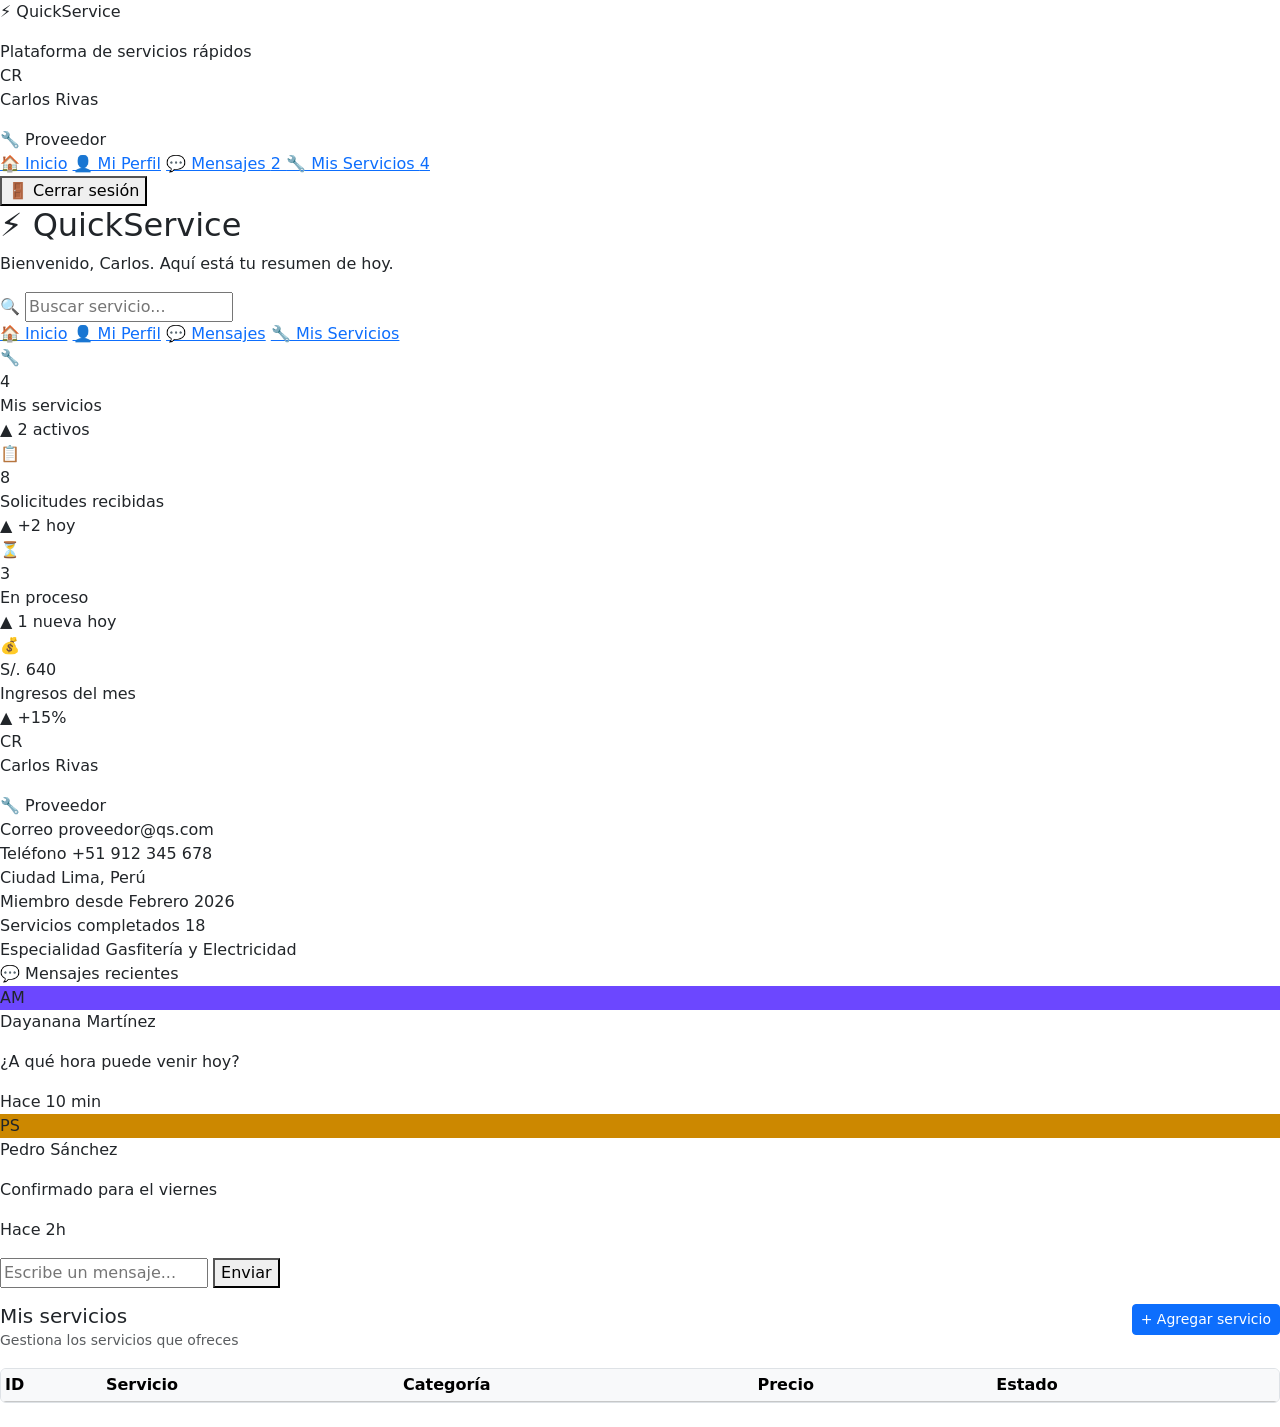
==== QuickServices-App/src/main/resources/templates/dashboard_proveedor.html @ bc702886 "Estructura final del proyecto QuickServices-App, integracion de modulos y limpieza de archivos" ====
<!DOCTYPE html>
<html lang="es" xmlns:th="http://www.thymeleaf.org">
<head>
    <meta charset="UTF-8">
    <meta name="viewport" content="width=device-width, initial-scale=1.0">
    <title>QuickService - Proveedor</title>
    <link href="https://cdn.jsdelivr.net/npm/bootstrap@5.3.0/dist/css/bootstrap.min.css" rel="stylesheet">
    <link rel="stylesheet" href="estilos.css">
</head>

<body>

<div class="menu-lateral" id="menuLateral">

    <div class="logo-sistema">
        <p>⚡ QuickService</p>
        <span>Plataforma de servicios rápidos</span>
    </div>
    <div class="datos-usuario">
        <div class="circulo-iniciales" th:text="${proveedor.iniciales}">CR</div>
        <div class="info-nombre">
            <p th:text="${proveedor.nombre}">Carlos Rivas</p>
            <span>🔧 Proveedor</span>
        </div>
    </div>

    <nav class="navegacion">
        <a href="#inicio" class="opcion">🏠 Inicio</a>
        <a href="#perfil-sec" class="opcion">👤 Mi Perfil</a>
        <a href="#mensajes-sec" class="opcion">
            💬 Mensajes <span class="contador">2</span>
        </a>
        <!-- Thymeleaf: servicios son entidades hijas del proveedor -->
        <a href="#mis-servicios-sec" class="opcion">
            🔧 Mis Servicios
            <span class="contador" th:text="${proveedor.servicios.size()}">4</span>
        </a>
    </nav>

    <div class="zona-salida">
        <button class="btn-salir" onclick="window.location.href='../Login/login.html'">🚪 Cerrar sesión</button>
    </div>
</div>
<div class="contenido">
    <div class="barra-superior">
        <div class="titulo-seccion">
            <h2>⚡ QuickService</h2>
            <p th:text="'Bienvenido, ' + ${proveedor.nombre} + '. Aquí está tu resumen de hoy.'">
                Bienvenido, Carlos. Aquí está tu resumen de hoy.
            </p>
        </div>
        <div class="buscador">
            <span>🔍</span>
            <input type="text" placeholder="Buscar servicio...">
        </div>
    </div>

    <!-- Pestañas -->
    <div class="pestanas">
        <a href="#inicio"           class="pestana">🏠 Inicio</a>
        <a href="#perfil-sec"       class="pestana">👤 Mi Perfil</a>
        <a href="#mensajes-sec"     class="pestana">💬 Mensajes</a>
        <a href="#mis-servicios-sec" class="pestana">🔧 Mis Servicios</a>
    </div>
    <div id="inicio" class="seccion">
        <div class="fila-tarjetas">
            <div class="tarjeta">
                <div class="icono-tarjeta fondo-morado">🔧</div>
                <!-- Thymeleaf: servicios hijos del proveedor -->
                <div class="numero-tarjeta" th:text="${proveedor.servicios.size()}">4</div>
                <div class="texto-tarjeta">Mis servicios</div>
                <div class="tendencia">▲ 2 activos</div>
            </div>
            <div class="tarjeta">
                <div class="icono-tarjeta fondo-verde">📋</div>
                <div class="numero-tarjeta" th:text="${solicitudesRecibidas}">8</div>
                <div class="texto-tarjeta">Solicitudes recibidas</div>
                <div class="tendencia">▲ +2 hoy</div>
            </div>
            <div class="tarjeta">
                <div class="icono-tarjeta fondo-naranja">⏳</div>
                <div class="numero-tarjeta" th:text="${serviciosEnProceso}">3</div>
                <div class="texto-tarjeta">En proceso</div>
                <div class="tendencia">▲ 1 nueva hoy</div>
            </div>
            <div class="tarjeta">
                <div class="icono-tarjeta fondo-rojo">💰</div>
                <div class="numero-tarjeta" th:text="${'S/. ' + ingresosMes}">S/. 640</div>
                <div class="texto-tarjeta">Ingresos del mes</div>
                <div class="tendencia">▲ +15%</div>
            </div>
        </div>
    </div>

    <!-- ===== PERFIL ===== -->
    <div id="perfil-sec" class="seccion">
        <div class="tarjeta-perfil">
            <div class="cabecera-perfil">
                <div class="avatar-grande" th:text="${proveedor.iniciales}">CR</div>
                <div>
                    <p class="nombre-perfil" th:text="${proveedor.nombre}">Carlos Rivas</p>
                    <span class="badge-perfil">🔧 Proveedor</span>
                </div>
            </div>
            <div class="fila-dato">
                <span>Correo</span>
                <span th:text="${proveedor.correo}">proveedor@qs.com</span>
            </div>
            <div class="fila-dato">
                <span>Teléfono</span>
                <span th:text="${proveedor.telefono}">+51 912 345 678</span>
            </div>
            <div class="fila-dato">
                <span>Ciudad</span>
                <span th:text="${proveedor.ciudad}">Lima, Perú</span>
            </div>
            <div class="fila-dato">
                <span>Miembro desde</span>
                <span th:text="${proveedor.fechaRegistro}">Febrero 2026</span>
            </div>
            <div class="fila-dato">
                <span>Servicios completados</span>
                <span th:text="${proveedor.serviciosCompletados}">18</span>
            </div>
            <div class="fila-dato">
                <span>Especialidad</span>
                <span th:text="${proveedor.especialidad}">Gasfitería y Electricidad</span>
            </div>
        </div>
    </div>

    <!-- ===== MENSAJES ===== -->
    <div id="mensajes-sec" class="seccion">
        <div class="lista-mensajes">
            <div class="cabecera-mensajes">💬 Mensajes recientes</div>
            <!-- Thymeleaf: th:each="msg : ${mensajes}" -->
            <div class="mensaje-item">
                <div class="avatar-msg" style="background:#6c47ff;">AM</div>
                <div class="cuerpo-msg">
                    <p class="nombre-msg">Dayanana Martínez</p>
                    <p class="texto-msg">¿A qué hora puede venir hoy?</p>
                </div>
                <div class="hora-msg">Hace 10 min</div>
            </div>
            <div class="mensaje-item">
                <div class="avatar-msg" style="background:#cc8800;">PS</div>
                <div class="cuerpo-msg">
                    <p class="nombre-msg">Pedro Sánchez</p>
                    <p class="texto-msg">Confirmado para el viernes</p>
                </div>
                <div class="hora-msg">Hace 2h</div>
            </div>
        </div>

        <div class="caja-escribir mt-3">
            <input type="text" id="inputMensaje" placeholder="Escribe un mensaje...">
            <button class="btn-enviar" onclick="enviarMensaje()">Enviar</button>
        </div>
    </div>
    <div id="mis-servicios-sec" class="seccion">
        <div class="container-fluid py-3 px-0">
            <div class="d-flex justify-content-between align-items-start mb-3 flex-wrap gap-2">
                <div>
                    <h5 class="mb-0">Mis servicios</h5>
                    <small class="text-muted">Gestiona los servicios que ofreces</small>
                </div>
                <button class="btn btn-primary btn-sm" onclick="abrirFormulario()">+ Agregar servicio</button>
            </div>

            <div class="table-responsive bg-white rounded border mb-2">
                <table class="table table-sm align-middle mb-0">
                    <thead class="table-light">
                        <tr>
                            <th>ID</th>
                            <th>Servicio</th>
                            <th class="d-none d-sm-table-cell">Categoría</th>
                            <th>Precio</th>
                            <th>Estado</th>
                            <th></th>
                        </tr>
                    </thead>
                    <tbody id="cuerpo"></tbody>
                </table>
            </div>

            <small class="text-muted" id="conteo"></small>
            <div id="formulario" class="card mt-3" style="display:none;">
                <div class="card-body">
                    <div class="d-flex justify-content-between align-items-center mb-3">
                        <h6 class="mb-0" id="form-titulo">Agregar servicio</h6>
                        <button class="btn-close" onclick="cerrarFormulario()"></button>
                    </div>
                    <input type="hidden" id="inp-id">
                    <div class="row g-3">
                        <div class="col-12 col-sm-6">
                            <label class="form-label small">Nombre del servicio</label>
                            <input type="text" id="inp-nombre" class="form-control form-control-sm" placeholder="Ej. Instalaciones eléctricas">
                        </div>
                        <div class="col-12 col-sm-6">
                            <label class="form-label small">Categoría</label>
                            <select id="inp-categoria" class="form-select form-select-sm">
                                <option value="">Selecciona una categoría</option>
                                <option>Electricista</option>
                                <option>Plomero</option>
                                <option>Carpintero</option>
                                <option>Pintor</option>
                            </select>
                        </div>
                        <div class="col-12 col-sm-6">
                            <label class="form-label small">Precio desde (S/)</label>
                            <input type="number" id="inp-precio" class="form-control form-control-sm" placeholder="0.00" min="0">
                        </div>
                        <div class="col-12 col-sm-6">
                            <label class="form-label small">Estado</label>
                            <select id="inp-estado" class="form-select form-select-sm">
                                <option value="Activo">Activo</option>
                                <option value="Pausado">Pausado</option>
                            </select>
                        </div>
                        <div class="col-12">
                            <label class="form-label small">Descripción</label>
                            <textarea id="inp-desc" class="form-control form-control-sm" rows="2" placeholder="Describe tu servicio..."></textarea>
                        </div>
                    </div>
                    <div id="alerta" class="alert alert-danger py-1 mt-2 d-none small mb-0"></div>
                    <div class="d-flex justify-content-end gap-2 mt-3">
                        <button class="btn btn-sm btn-outline-secondary" onclick="cerrarFormulario()">Cancelar</button>
                        <button class="btn btn-sm btn-primary" onclick="guardarServicio()">Guardar</button>
                    </div>
                </div>
            </div>

            <!-- Modal eliminar -->
            <div id="modal-borrar" class="card mt-3 text-center" style="display:none;">
                <div class="card-body">
                    <p class="mb-1 fw-semibold">¿Eliminar este servicio?</p>
                    <small class="text-muted d-block mb-3" id="modal-nombre"></small>
                    <div class="d-flex justify-content-center gap-2">
                        <button class="btn btn-sm btn-outline-secondary" onclick="cerrarModal()">Cancelar</button>
                        <button class="btn btn-sm btn-danger" onclick="confirmarBorrar()">Eliminar</button>
                    </div>
                </div>
            </div>
        </div>
    </div>
</div>
<script src="https://cdn.jsdelivr.net/npm/bootstrap@5.3.0/dist/js/bootstrap.bundle.min.js"></script>
</body>
</html>
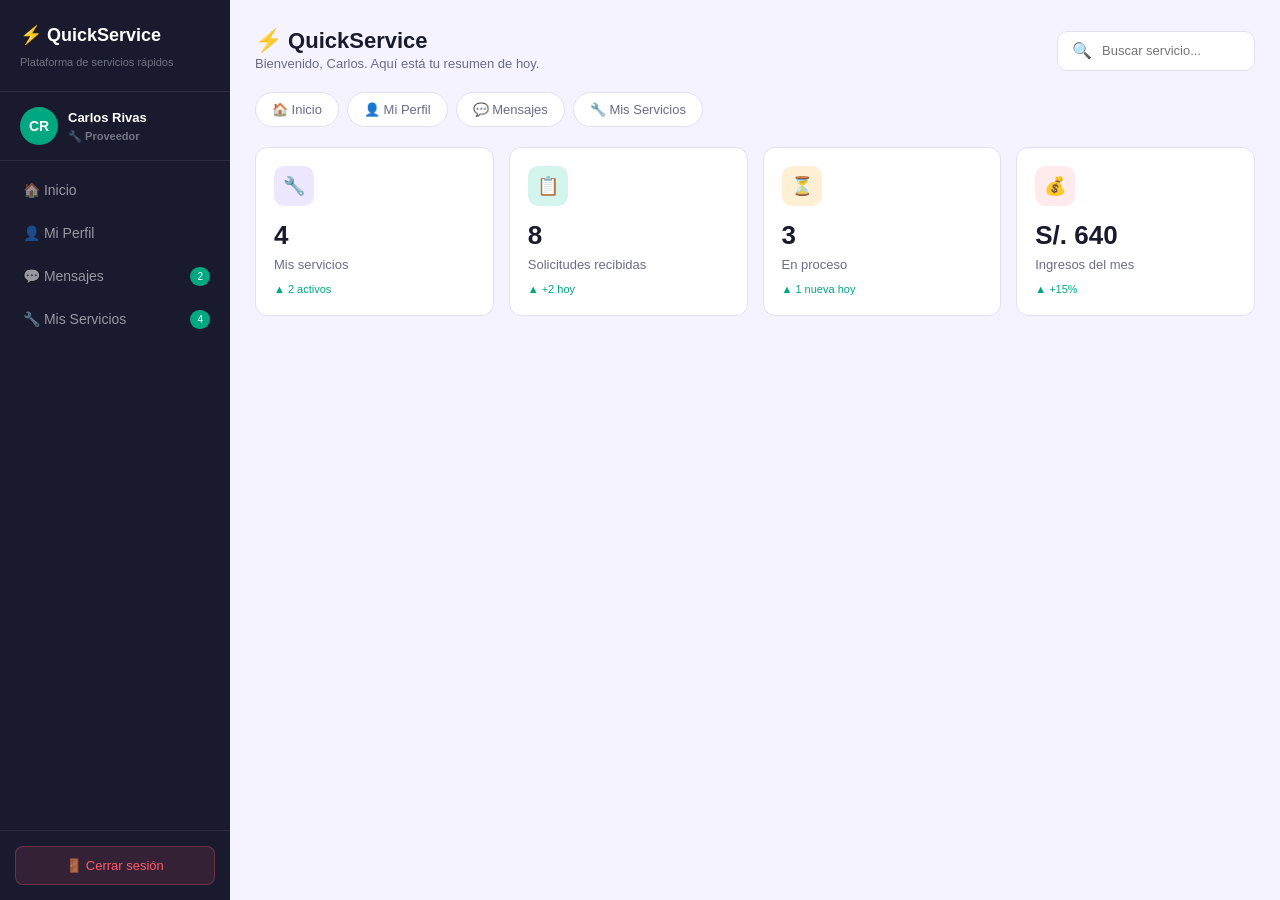
==== commit 49fb4a69: "subidaestilos" ====
--- a/QuickServices-App/src/main/resources/templates/dashboard_proveedor.html
+++ b/QuickServices-App/src/main/resources/templates/dashboard_proveedor.html
@@ -5,7 +5,7 @@
     <meta name="viewport" content="width=device-width, initial-scale=1.0">
     <title>QuickService - Proveedor</title>
     <link href="https://cdn.jsdelivr.net/npm/bootstrap@5.3.0/dist/css/bootstrap.min.css" rel="stylesheet">
-    <link rel="stylesheet" href="estilos.css">
+    <link rel="stylesheet" th:href="@{/estilos.css}" href="../static/estilos.css">
 </head>
 
 <body>
--- a/QuickServices-App/src/main/resources/static/estilos.css
+++ b/QuickServices-App/src/main/resources/static/estilos.css
@@ -0,0 +1,351 @@
+/* ===== RESET Y BASE ===== */
+*, *::before, *::after { box-sizing: border-box; }
+
+body {
+    margin: 0;
+    font-family: Arial, sans-serif;
+    background-color: #f4f3ff;
+    min-height: 100vh;
+}
+
+.layout { display: flex; min-height: 100vh; }
+
+/* ===== MENÚ LATERAL ===== */
+.menu-lateral {
+    width: 230px;
+    min-height: 100vh;
+    background-color: #1a1a2e;
+    position: fixed;
+    top: 0; left: 0;
+    display: flex;
+    flex-direction: column;
+    z-index: 1000;
+    transition: transform 0.3s ease;
+}
+
+/* Logo cliente */
+.logo {
+    color: white;
+    font-size: 18px;
+    font-weight: bold;
+    padding: 22px 20px 18px;
+    border-bottom: 1px solid rgba(255,255,255,0.08);
+}
+.logo small {
+    display: block;
+    font-size: 11px;
+    color: rgba(255,255,255,0.4);
+    font-weight: normal;
+    margin-top: 3px;
+}
+
+/* Logo proveedor */
+.logo-sistema {
+    padding: 22px 20px 18px;
+    border-bottom: 1px solid rgba(255,255,255,0.08);
+}
+.logo-sistema p    { color: white; font-size: 18px; font-weight: bold; margin: 0; }
+.logo-sistema span { color: rgba(255,255,255,0.38); font-size: 11px; }
+
+/* Usuario en menú */
+.usuario-menu,
+.datos-usuario {
+    display: flex;
+    align-items: center;
+    gap: 10px;
+    padding: 15px 20px;
+    border-bottom: 1px solid rgba(255,255,255,0.08);
+}
+
+/* Círculo iniciales cliente */
+.iniciales {
+    width: 38px; height: 38px; min-width: 38px;
+    background-color: #6c47ff;
+    border-radius: 50%;
+    color: white;
+    font-weight: bold; font-size: 14px;
+    display: flex; align-items: center; justify-content: center;
+}
+
+/* Círculo iniciales proveedor */
+.circulo-iniciales {
+    width: 38px; height: 38px; min-width: 38px;
+    border-radius: 50%;
+    background: #00a882;
+    color: white;
+    display: flex; align-items: center; justify-content: center;
+    font-weight: bold; font-size: 14px;
+}
+
+.datos-usuario span,
+.info-nombre p { color: white; display: block; font-size: 13px; font-weight: bold; margin: 0; }
+
+.datos-usuario small,
+.info-nombre span { color: rgba(255,255,255,0.4); font-size: 11px; }
+
+.navegacion { flex: 1; padding-top: 8px; }
+
+/* Opción menú cliente (div) */
+.opcion-menu {
+    display: flex;
+    align-items: center;
+    gap: 10px;
+    padding: 11px 20px;
+    color: rgba(255,255,255,0.55);
+    font-size: 14px;
+    cursor: pointer;
+    border-left: 3px solid transparent;
+    transition: background 0.2s, color 0.2s;
+}
+.opcion-menu:hover { color: white; background-color: rgba(255,255,255,0.06); }
+.opcion-menu.activa {
+    color: white;
+    background-color: rgba(108,71,255,0.2);
+    border-left: 3px solid #6c47ff;
+}
+
+/* Opción menú proveedor (a) */
+.opcion {
+    display: flex;
+    align-items: center;
+    gap: 10px;
+    padding: 11px 20px;
+    color: rgba(255,255,255,0.55);
+    text-decoration: none;
+    font-size: 14px;
+    border-left: 3px solid transparent;
+    transition: background 0.2s, color 0.2s;
+}
+.opcion:hover { color: white; background: rgba(255,255,255,0.06); }
+.opcion.activa { color: white; background: rgba(0,168,130,0.2); border-left: 3px solid #00a882; }
+
+.contador {
+    margin-left: auto;
+    background: #00a882;
+    color: white;
+    font-size: 10px;
+    padding: 2px 7px;
+    border-radius: 20px;
+}
+
+.zona-salida { padding: 15px; border-top: 1px solid rgba(255,255,255,0.08); }
+
+.btn-salir {
+    display: block;
+    width: 100%;
+    margin: 0;
+    padding: 9px;
+    background-color: rgba(255,92,106,0.12);
+    border: 1px solid rgba(255,92,106,0.28);
+    color: #ff5c6a;
+    border-radius: 8px;
+    text-align: center;
+    font-size: 13px;
+    cursor: pointer;
+    transition: background 0.2s;
+}
+.btn-salir:hover { background-color: rgba(255,92,106,0.22); }
+
+/* ===== CONTENIDO ===== */
+.contenido {
+    margin-left: 230px;
+    padding: 28px 25px;
+    flex: 1;
+    min-width: 0;
+}
+
+/* ===== BARRA SUPERIOR (proveedor) ===== */
+.barra-superior {
+    display: flex;
+    justify-content: space-between;
+    align-items: center;
+    margin-bottom: 18px;
+    flex-wrap: wrap;
+    gap: 12px;
+}
+.titulo-seccion h2 { font-size: 22px; font-weight: bold; color: #1a1a2e; margin: 0; }
+.titulo-seccion p  { font-size: 13px; color: #6b6b8a; margin: 0; }
+
+.buscador {
+    display: flex;
+    align-items: center;
+    background: white;
+    border: 1px solid #e2e0f5;
+    border-radius: 10px;
+    padding: 7px 14px;
+    gap: 8px;
+}
+.buscador input { border: none; outline: none; font-size: 13px; background: transparent; width: 140px; }
+
+/* ===== PESTAÑAS ===== */
+.pestanas { display: flex; gap: 8px; margin-bottom: 20px; flex-wrap: wrap; }
+
+.pestana {
+    padding: 7px 16px;
+    border-radius: 20px;
+    border: 1px solid #e2e0f5;
+    background: white;
+    font-size: 13px;
+    color: #6b6b8a;
+    text-decoration: none;
+    transition: background 0.2s, color 0.2s;
+    white-space: nowrap;
+}
+.pestana:hover  { background: #f0eeff; color: #1a1a2e; }
+.pestana.activa { background: #00a882; color: white; border-color: #00a882; }
+
+/* ===== TÍTULO PÁGINA (cliente) ===== */
+.titulo-pagina { margin-bottom: 22px; }
+.titulo-pagina h2 { font-size: 22px; font-weight: bold; color: #1a1a2e; margin-bottom: 4px; }
+.titulo-pagina p  { color: #6b6b8a; font-size: 14px; margin: 0; }
+
+/* ===== TARJETAS RESUMEN ===== */
+.tarjeta {
+    background: white;
+    border-radius: 12px;
+    padding: 18px;
+    border: 1px solid #e2e0f5;
+    height: 100%;
+}
+
+.fila-tarjetas {
+    display: grid;
+    grid-template-columns: repeat(auto-fit, minmax(145px, 1fr));
+    gap: 15px;
+    margin-bottom: 20px;
+}
+
+.icono-tarjeta {
+    width: 40px; height: 40px;
+    border-radius: 10px;
+    display: flex; align-items: center; justify-content: center;
+    font-size: 18px;
+    margin-bottom: 10px;
+}
+
+/* Colores iconos cliente */
+.morado  { background-color: rgba(108,71,255,0.1); }
+.verde   { background-color: rgba(0,212,170,0.1); }
+.naranja { background-color: rgba(255,181,71,0.1); }
+.rojo    { background-color: rgba(255,92,106,0.1); }
+
+/* Colores iconos proveedor (sin transparencia) */
+.fondo-morado  { background: #ede8ff; }
+.fondo-verde   { background: #d4f5ee; }
+.fondo-naranja { background: #fff0d4; }
+.fondo-rojo    { background: #ffeaec; }
+
+/* Números tarjetas */
+.numero        { font-size: 30px; font-weight: bold; color: #1a1a2e; line-height: 1; }
+.numero-tarjeta{ font-size: 26px; font-weight: bold; color: #1a1a2e; }
+.descripcion   { font-size: 12px; color: #6b6b8a; margin-top: 5px; }
+.texto-tarjeta { font-size: 13px; color: #6b6b8a; }
+.tendencia     { font-size: 11px; color: #00a882; margin-top: 6px; }
+
+/* ===== SECCIONES ===== */
+/* Cliente (con JS) */
+.seccion { display: none; }
+.seccion.activa { display: block; }
+
+/* Proveedor (con hash) */
+.seccion:target { display: block; }
+#inicio { display: block; }
+#perfil-sec:target ~ #inicio,
+#mensajes-sec:target ~ #inicio,
+#mis-servicios-sec:target ~ #inicio { display: none; }
+
+/* ===== CATÁLOGO (cliente) ===== */
+.card {
+    height: 100%;
+    border: none;
+    border-radius: 12px;
+    overflow: hidden;
+    box-shadow: 0 4px 12px rgba(0,0,0,0.08);
+    transition: transform 0.2s, box-shadow 0.2s;
+    background: white;
+}
+.card:hover { transform: translateY(-4px); box-shadow: 0 8px 22px rgba(0,0,0,0.14); }
+.card img   { width: 100%; height: 190px; object-fit: cover; }
+.card-body  { padding: 15px; display: flex; flex-direction: column; }
+
+/* ===== PERFIL (proveedor) ===== */
+.tarjeta-perfil {
+    background: white;
+    border-radius: 14px;
+    border: 1px solid #e2e0f5;
+    padding: 25px;
+    max-width: 520px;
+}
+.cabecera-perfil { display: flex; gap: 15px; margin-bottom: 15px; align-items: center; }
+.avatar-grande {
+    width: 70px; height: 70px; min-width: 70px;
+    border-radius: 50%;
+    background: #00a882;
+    color: white;
+    display: flex; align-items: center; justify-content: center;
+    font-size: 22px; font-weight: bold;
+}
+.nombre-perfil { font-size: 18px; font-weight: bold; color: #1a1a2e; margin: 0 0 4px; }
+.badge-perfil  { font-size: 12px; color: #6b6b8a; }
+.fila-dato {
+    display: flex;
+    justify-content: space-between;
+    padding: 10px 0;
+    border-bottom: 1px solid #f0f0f7;
+    font-size: 13px;
+    color: #1a1a2e;
+    flex-wrap: wrap;
+    gap: 4px;
+}
+.fila-dato span:first-child { color: #6b6b8a; }
+
+/* ===== MENSAJES (proveedor) ===== */
+.lista-mensajes {
+    background: white;
+    border-radius: 12px;
+    border: 1px solid #e2e0f5;
+    overflow: hidden;
+}
+.cabecera-mensajes {
+    padding: 14px 20px;
+    font-weight: bold;
+    border-bottom: 1px solid #e2e0f5;
+    background: #fafaff;
+    font-size: 14px;
+}
+.mensaje-item {
+    display: flex;
+    align-items: center;
+    gap: 12px;
+    padding: 14px 20px;
+    border-bottom: 1px solid #f0f0f7;
+}
+.mensaje-item:last-child { border-bottom: none; }
+.avatar-msg {
+    width: 38px; height: 38px; min-width: 38px;
+    border-radius: 50%;
+    color: white;
+    display: flex; align-items: center; justify-content: center;
+    font-weight: bold; font-size: 13px;
+}
+.cuerpo-msg { flex: 1; min-width: 0; }
+.nombre-msg { margin: 0; font-weight: bold; font-size: 13px; color: #1a1a2e; }
+.texto-msg  { margin: 0; font-size: 13px; color: #6b6b8a; white-space: nowrap; overflow: hidden; text-overflow: ellipsis; }
+.hora-msg   { font-size: 12px; color: #9a9ab0; white-space: nowrap; }
+
+.caja-escribir { display: flex; gap: 10px; margin-top: 14px; }
+.caja-escribir input {
+    flex: 1; padding: 10px;
+    border-radius: 8px; border: 1px solid #e2e0f5;
+    outline: none; font-size: 13px; min-width: 0;
+}
+.btn-enviar {
+    background: #00a882; color: white;
+    border: none; padding: 10px 18px;
+    border-radius: 8px; font-size: 13px; cursor: pointer;
+    white-space: nowrap; transition: background 0.2s;
+}
+.btn-enviar:hover { background: #009170; }
+
+/* ===== TABLA ===== */
+.table th, .table td { font-size: 13px; }
